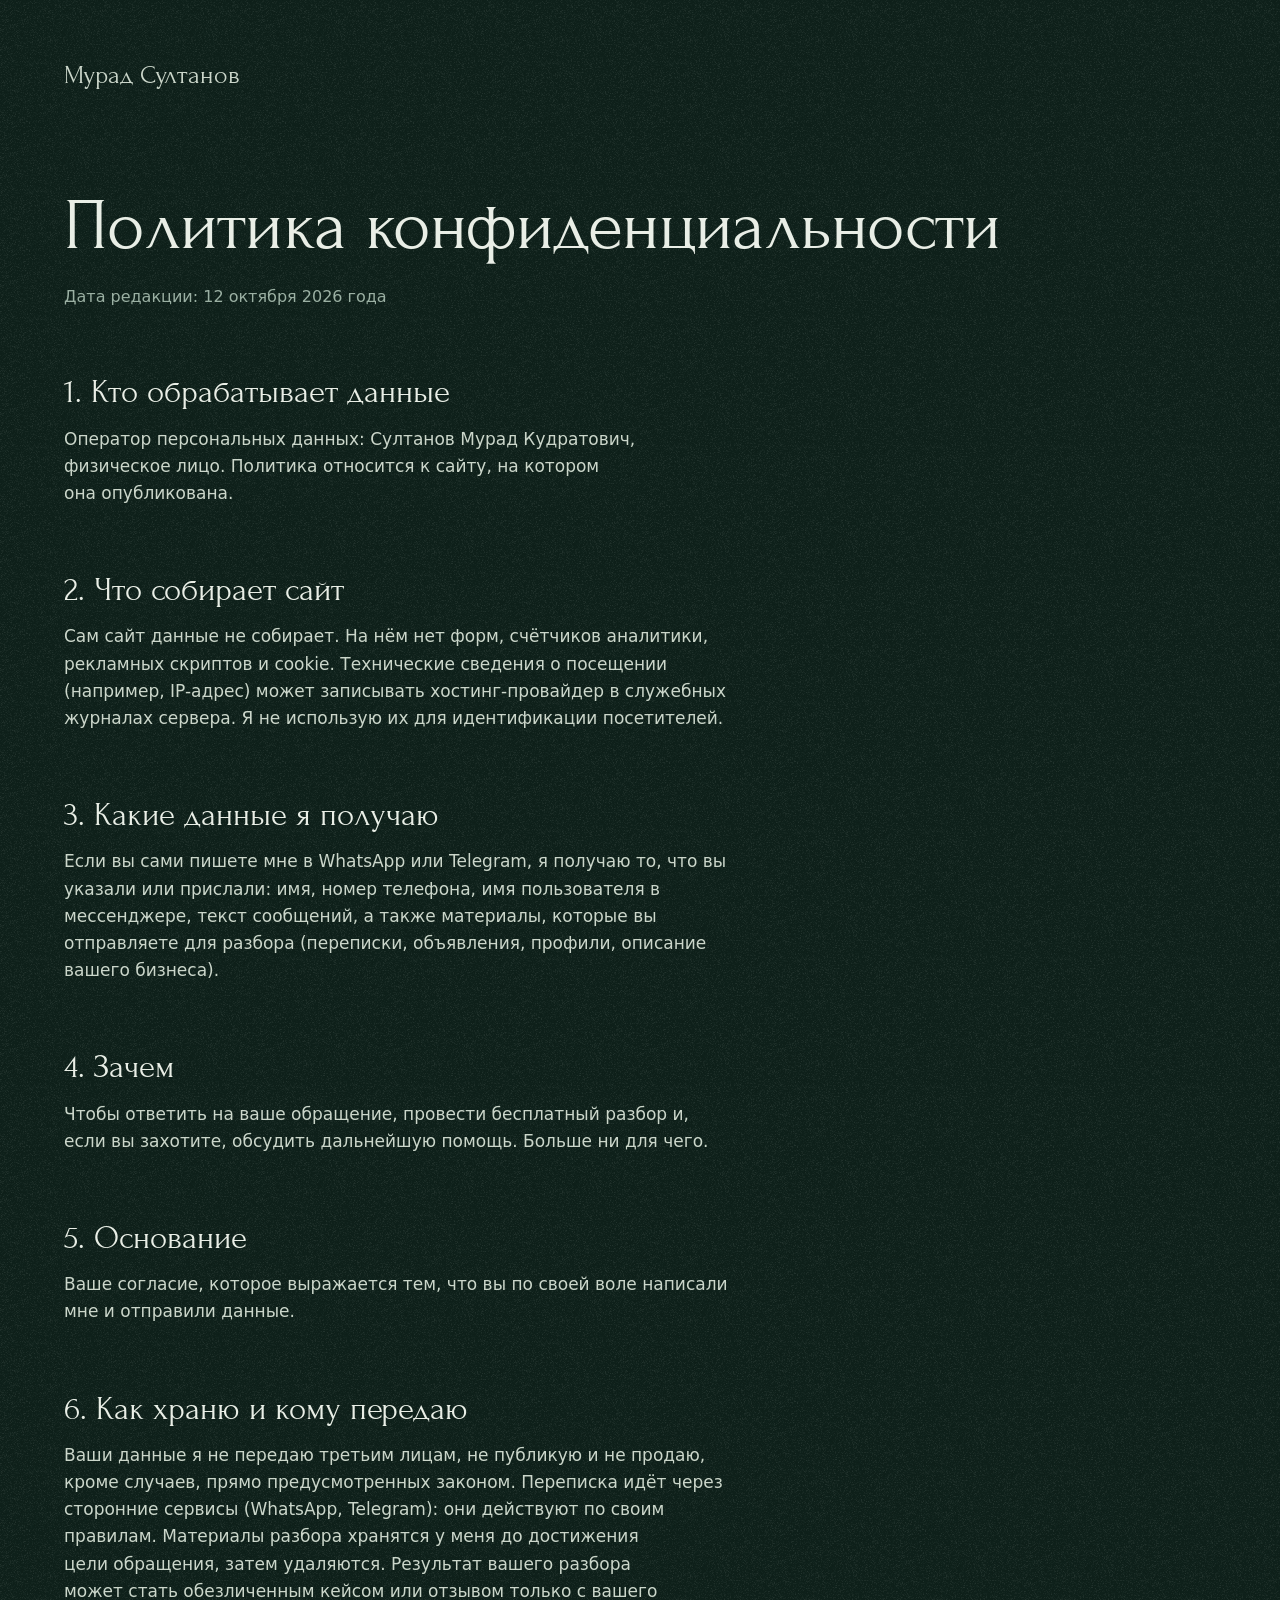
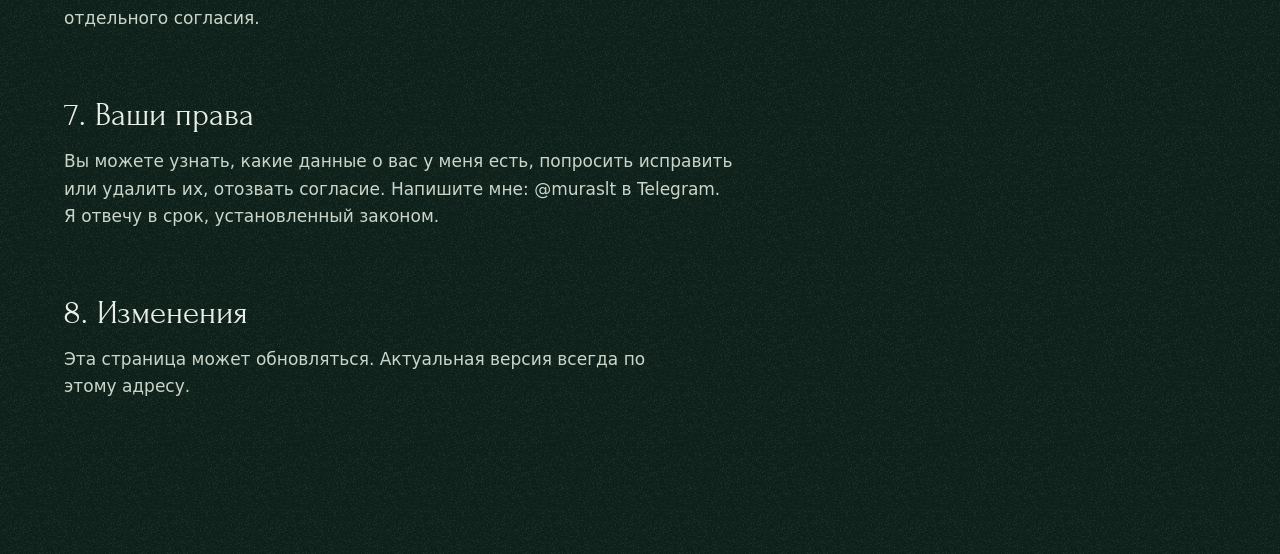
==== privacy.html @ 1768933d "Правки 5: страница privacy.html и ссылка на неё в финальном блоке Co-Authored-By: Claude Sonnet 5.5 " ====
<!doctype html>
<html lang="ru">
<head>
<meta charset="utf-8">
<meta name="viewport" content="width=device-width, initial-scale=1, viewport-fit=cover">
<title>Политика конфиденциальности | Мурад Султанов</title>

<!-- ВРЕМЕННО: пока сайт живёт на github.io, он закрыт от индексации. После переезда на свой домен удалите эту строку (см. README). -->
<meta name="robots" content="noindex, nofollow">

<meta http-equiv="Content-Security-Policy" content="default-src 'none'; script-src 'self'; style-src 'self'; img-src 'self'; font-src 'self'; connect-src 'self'; base-uri 'none'; form-action 'none'">
<meta name="referrer" content="no-referrer">
<meta name="theme-color" content="#0f211b">
<meta name="color-scheme" content="dark">

<link rel="icon" href="favicon.svg" type="image/svg+xml">
<link rel="icon" href="favicon-32.png" type="image/png" sizes="32x32">
<link rel="apple-touch-icon" href="apple-touch-icon.png">

<link rel="preload" href="assets/fonts/forum-cyrillic.woff2" as="font" type="font/woff2" crossorigin>
<link rel="stylesheet" href="assets/style.css">
</head>
<body>

<main class="doc">
  <div class="wrap">
    <a class="doc__home" href="index.html">Мурад Султанов</a>

    <h1>Политика конфиденциальности</h1>
    <p class="doc__date">Дата редакции: 12 октября 2026 года</p>

    <section>
      <h2>1. Кто обрабатывает данные</h2>
      <p>Оператор персональных данных: Султанов Мурад Кудратович, физическое лицо. Политика относится к сайту, на котором она опубликована.</p>
    </section>

    <section>
      <h2>2. Что собирает сайт</h2>
      <p>Сам сайт данные не собирает. На нём нет форм, счётчиков аналитики, рекламных скриптов и cookie. Технические сведения о посещении (например, IP-адрес) может записывать хостинг-провайдер в служебных журналах сервера. Я не использую их для идентификации посетителей.</p>
    </section>

    <section>
      <h2>3. Какие данные я получаю</h2>
      <p>Если вы сами пишете мне в WhatsApp или Telegram, я получаю то, что вы указали или прислали: имя, номер телефона, имя пользователя в мессенджере, текст сообщений, а также материалы, которые вы отправляете для разбора (переписки, объявления, профили, описание вашего бизнеса).</p>
    </section>

    <section>
      <h2>4. Зачем</h2>
      <p>Чтобы ответить на ваше обращение, провести бесплатный разбор и, если вы захотите, обсудить дальнейшую помощь. Больше ни для чего.</p>
    </section>

    <section>
      <h2>5. Основание</h2>
      <p>Ваше согласие, которое выражается тем, что вы по своей воле написали мне и отправили данные.</p>
    </section>

    <section>
      <h2>6. Как храню и кому передаю</h2>
      <p>Ваши данные я не передаю третьим лицам, не публикую и не продаю, кроме случаев, прямо предусмотренных законом. Переписка идёт через сторонние сервисы (WhatsApp, Telegram): они действуют по своим правилам. Материалы разбора хранятся у меня до достижения цели обращения, затем удаляются. Результат вашего разбора может стать обезличенным кейсом или отзывом только с вашего отдельного согласия.</p>
    </section>

    <section>
      <h2>7. Ваши права</h2>
      <p>Вы можете узнать, какие данные о вас у меня есть, попросить исправить или удалить их, отозвать согласие. Напишите мне: @muraslt в Telegram. Я отвечу в срок, установленный законом.</p>
    </section>

    <section>
      <h2>8. Изменения</h2>
      <p>Эта страница может обновляться. Актуальная версия всегда по этому адресу.</p>
    </section>
  </div>
</main>

</body>
</html>
---- assets/style.css ----
/* Мурад Султанов: сайт-визитка. Чистый CSS, без сборки. */

@font-face {
  font-family: "Forum";
  font-style: normal;
  font-weight: 400;
  font-display: swap;
  src: url("fonts/forum-cyrillic.woff2") format("woff2");
  unicode-range: U+0301, U+0400-045F, U+0490-0491, U+04B0-04B1, U+2116;
}
@font-face {
  font-family: "Forum";
  font-style: normal;
  font-weight: 400;
  font-display: swap;
  src: url("fonts/forum-latin.woff2") format("woff2");
  unicode-range: U+0000-00FF, U+0131, U+0152-0153, U+02BB-02BC, U+02C6, U+02DA, U+02DC, U+2000-206F, U+2074, U+20AC, U+2122, U+2191, U+2193, U+2212, U+2215, U+FEFF, U+FFFD;
}

:root{
  --fade-left: linear-gradient(to right, rgba(0,0,0,0.000) 0.0%, rgba(0,0,0,0.002) 2.7%, rgba(0,0,0,0.007) 5.3%, rgba(0,0,0,0.010) 8.0%, rgba(0,0,0,0.020) 10.0%, rgba(0,0,0,0.040) 12.0%, rgba(0,0,0,0.050) 14.0%, rgba(0,0,0,0.087) 15.7%, rgba(0,0,0,0.163) 17.3%, rgba(0,0,0,0.200) 19.0%, rgba(0,0,0,0.275) 20.3%, rgba(0,0,0,0.425) 21.7%, rgba(0,0,0,0.500) 23.0%, rgba(0,0,0,0.570) 24.0%, rgba(0,0,0,0.710) 25.0%, rgba(0,0,0,0.780) 26.0%, rgba(0,0,0,0.818) 27.0%, rgba(0,0,0,0.893) 28.0%, rgba(0,0,0,0.930) 29.0%, rgba(0,0,0,0.945) 30.3%, rgba(0,0,0,0.975) 31.7%, rgba(0,0,0,0.990) 33.0%, rgba(0,0,0,0.992) 34.7%, rgba(0,0,0,0.997) 36.3%, rgba(0,0,0,1.000) 38.0%, rgba(0,0,0,1.000) 100%);
  --fade-bottom: linear-gradient(to bottom, rgba(0,0,0,1.000) 56.0%, rgba(0,0,0,0.997) 59.1%, rgba(0,0,0,0.977) 62.3%, rgba(0,0,0,0.931) 65.4%, rgba(0,0,0,0.855) 68.6%, rgba(0,0,0,0.754) 71.7%, rgba(0,0,0,0.632) 74.9%, rgba(0,0,0,0.500) 78.0%, rgba(0,0,0,0.368) 81.1%, rgba(0,0,0,0.246) 84.3%, rgba(0,0,0,0.145) 87.4%, rgba(0,0,0,0.069) 90.6%, rgba(0,0,0,0.023) 93.7%, rgba(0,0,0,0.003) 96.9%, rgba(0,0,0,0.000) 100.0%);
  --fade-bottom-m: linear-gradient(to bottom, rgba(0,0,0,1.000) 64.0%, rgba(0,0,0,0.997) 66.6%, rgba(0,0,0,0.977) 69.1%, rgba(0,0,0,0.931) 71.7%, rgba(0,0,0,0.855) 74.3%, rgba(0,0,0,0.754) 76.9%, rgba(0,0,0,0.632) 79.4%, rgba(0,0,0,0.500) 82.0%, rgba(0,0,0,0.368) 84.6%, rgba(0,0,0,0.246) 87.1%, rgba(0,0,0,0.145) 89.7%, rgba(0,0,0,0.069) 92.3%, rgba(0,0,0,0.023) 94.9%, rgba(0,0,0,0.003) 97.4%, rgba(0,0,0,0.000) 100.0%);
}

:root {
  --bg: #0f211b;
  --surface: #183228;
  --tint: #153027;
  --edge: #27473b;
  --text: #e9eee6;
  --text-2: #cbd6ca;
  --muted: #9bb0a3;
  --accent: #c4a263;
  --accent-hover: #d3b377;
  --accent-press: #b08d4f;
  --on-accent: #0f211b;

  --r: 6px;
  --pad: clamp(20px, 5vw, 120px);
  --c1: clamp(220px, 21vw, 320px);
  --serif: "Forum", "Iowan Old Style", Georgia, "Times New Roman", serif;
  --sans: system-ui, -apple-system, "Segoe UI", Roboto, sans-serif;

  color-scheme: dark;
  interpolate-size: allow-keywords;
}

*,
*::before,
*::after {
  box-sizing: border-box;
}

html {
  background: var(--bg);
  -webkit-text-size-adjust: 100%;
  text-size-adjust: 100%;
}

body {
  margin: 0;
  background: var(--bg) url("grain.png") repeat;
  background-size: 128px 128px;
  color: var(--text);
  font: 17px/1.6 var(--sans);
  overflow-x: clip;
  -webkit-font-smoothing: antialiased;
}

img {
  display: block;
  max-width: 100%;
}

h1,
h2,
h3,
p,
ol,
ul,
dl,
dd {
  margin: 0;
}

ol,
ul {
  padding: 0;
  list-style: none;
}

a {
  color: inherit;
}

:focus-visible {
  outline: 2px solid var(--text);
  outline-offset: 4px;
  border-radius: 2px;
}

.sprite {
  position: absolute;
  width: 0;
  height: 0;
  overflow: hidden;
}

.wrap {
  width: 100%;
  max-width: 1400px;
  padding-inline: var(--pad);
}

.ico {
  width: 24px;
  height: 24px;
  flex: none;
  fill: currentColor;
}

.arr {
  width: 1.15em;
  height: 1.15em;
  flex: none;
  transition: transform 0.25s ease;
}

/* ---------- кнопка ---------- */

.btn {
  white-space: nowrap;
  display: inline-flex;
  align-items: center;
  justify-content: center;
  gap: 14px;
  min-height: 60px;
  padding: 0 28px;
  border-radius: var(--r);
  background: var(--accent);
  color: var(--on-accent);
  font: 600 18px/1.2 var(--sans);
  text-decoration: none;
  transition: background-color 0.2s ease;
}
.btn:hover {
  background: var(--accent-hover);
}
.btn:active {
  background: var(--accent-press);
}
.btn:hover .arr,
.btn:focus-visible .arr {
  transform: translate(3px, -3px);
}
.btn:focus-visible {
  outline-color: var(--text);
}

.link {
  white-space: nowrap;
  display: inline-flex;
  align-items: center;
  gap: 8px;
  min-height: 48px;
  color: var(--text-2);
  text-decoration: underline;
  text-decoration-color: var(--edge);
  text-decoration-thickness: 1px;
  text-underline-offset: 6px;
  transition: color 0.2s ease, text-decoration-color 0.2s ease;
}
.link:hover {
  color: var(--text);
  text-decoration-color: var(--accent);
}
.link .ico--tg {
  color: var(--muted);
  transition: color 0.2s ease;
}
.link:hover .ico--tg {
  color: var(--text-2);
}
.link:hover .arr {
  transform: translate(2px, -2px);
}

/* ---------- первый экран ---------- */

.hero {
  position: relative;
  isolation: isolate;
  display: flex;
  flex-direction: column;
  min-height: 100vh;
  min-height: 100svh;
  overflow: clip;
}

.hero__media {
  position: relative;
  z-index: -1;
  flex: 1 1 0;
  min-height: 300px;
  max-height: 124vw;
  -webkit-mask-image: var(--fade-bottom-m);
  mask-image: var(--fade-bottom-m);
  will-change: transform;
}
.hero__media img {
  position: absolute;
  inset: 0;
  width: 100%;
  height: 100%;
  object-fit: cover;
  object-position: 50% 0;
}

.hero__body {
  position: relative;
  flex: none;
  margin-top: calc(-1 * clamp(36px, 11vw, 84px));
  padding: 0 var(--pad) clamp(20px, 3.5svh, 40px);
}

.hero h1 {
  font: 400 clamp(52px, 17vw, 124px) / 0.95 var(--serif);
  letter-spacing: -0.01em;
  color: var(--text);
}
.hero h1 span {
  display: block;
}

.hero__lead {
  max-width: 34em;
  margin-top: clamp(14px, 2.4svh, 24px);
  color: var(--text-2);
  font-size: 18px;
  line-height: 1.5;
  text-wrap: pretty;
}

.hero__sub {
  margin-top: 8px;
  color: var(--muted);
  font-size: 16px;
  line-height: 1.4;
}

.hero__cta {
  margin-top: clamp(18px, 3svh, 32px);
  display: grid;
  grid-template-columns: 1fr;
  grid-template-areas:
    "btn"
    "note"
    "alt";
  align-items: center;
  justify-items: start;
}
.hero__cta .btn {
  grid-area: btn;
  width: 100%;
}
.hero__cta .link {
  grid-area: alt;
}
.hero__note {
  grid-area: note;
  margin-top: 10px;
  line-height: 1.4;
  color: var(--muted);
  font-size: 16px;
}

@media (min-width: 900px) and (min-aspect-ratio: 1/1) {
  .hero {
    --left: var(--pad);
    --name: clamp(56px, min(9.2vw, 17.5svh), 200px);
    justify-content: flex-end;
  }
  .hero {
    /* левый край лица (25% ширины фото) не должен заходить под имя */
    --fl: calc(var(--left) + var(--name) * 3.95 + 2vw);
    --shift: max(0px, calc(var(--fl) - 100vw + 100svh * 0.848 * 0.747));
  }
  .hero__media {
    position: absolute;
    top: 0;
    bottom: 0;
    right: calc(-1 * var(--shift));
    left: auto;
    flex: none;
    min-height: 0;
    max-height: none;
    height: 100%;
    aspect-ratio: 1460 / 1722;
    -webkit-mask-image: var(--fade-bottom);
    mask-image: var(--fade-bottom);
  }
  .hero__media img {
    object-position: 50% 0;
    -webkit-mask-image: var(--fade-left);
    mask-image: var(--fade-left);
  }
  .hero__body {
    margin-top: 0;
    padding: 0 var(--left) clamp(40px, 9svh, 110px);
    max-width: none;
  }
  .hero h1 {
    font-size: var(--name);
    line-height: 0.92;
  }
  .hero__lead {
    max-width: 27em;
    font-size: clamp(18px, 1.45vw, 23px);
  }
  .hero__cta {
    grid-template-columns: auto auto;
    grid-template-areas:
      "btn alt"
      "note note";
    column-gap: 28px;
    justify-content: start;
    justify-items: start;
    align-items: center;
  }
  .hero__cta .btn {
    grid-area: btn;
    width: auto;
    min-height: 64px;
    padding: 0 34px;
  }
  .hero__cta .link {
    grid-area: alt;
  }
  .hero__note {
    margin-top: 12px;
  }
}

/* ---------- секции ---------- */

.section {
  padding-block: clamp(80px, 12vw, 180px);
}
.section--tint {
  background: linear-gradient(to bottom, transparent 0, var(--tint) 12%, var(--tint) 88%, transparent 100%);
}

h2 {
  font: 400 clamp(36px, 6vw, 72px) / 1.04 var(--serif);
  letter-spacing: -0.01em;
  text-wrap: balance;
  max-width: 16em;
}
h2 em {
  font-style: normal;
  color: var(--accent);
}

.lead {
  max-width: 62ch;
  margin-top: 28px;
  color: var(--text-2);
  font-size: clamp(17px, 1.3vw, 20px);
  line-height: 1.6;
  text-wrap: pretty;
}

/* Блок 2 */

.ba {
  margin-top: clamp(40px, 6vw, 88px);
  display: grid;
  gap: 18px;
  align-items: start;
}
.ba p {
  font-size: clamp(18px, 1.5vw, 22px);
  line-height: 1.5;
  max-width: 24em;
}
.ba strong {
  font-weight: 600;
}
.ba__before {
  color: var(--muted);
}
.ba__after {
  color: var(--text);
}
.ba__after strong {
  color: var(--accent);
}
.ba .arr {
  width: 36px;
  height: 36px;
  color: var(--accent);
  transform: rotate(90deg);
}
@media (min-width: 760px) {
  .ba {
    grid-template-columns: 1fr auto 1fr;
    gap: clamp(24px, 4vw, 56px);
    align-items: start;
    max-width: 1100px;
  }
  .ba .arr {
    transform: none;
    margin-top: 4px;
  }
}

/* Блок 3 */

.steps {
  margin-top: clamp(48px, 7vw, 96px);
  display: grid;
  gap: clamp(36px, 5vw, 64px);
  counter-reset: step;
}
.steps li {
  display: grid;
  grid-template-columns: auto 1fr;
  align-items: baseline;
  column-gap: clamp(18px, 3vw, 44px);
  max-width: 46rem;
}
.steps li::before {
  content: counter(step);
  counter-increment: step;
  font: 400 clamp(64px, 11vw, 150px) / 0.8 var(--serif);
  color: var(--accent);
  opacity: 0.9;
  min-width: 0.62em;
}
.steps p {
  font-size: clamp(18px, 1.55vw, 22px);
  line-height: 1.5;
  max-width: 30em;
  text-wrap: pretty;
}
@media (min-width: 900px) {
  .steps li {
    grid-template-columns: var(--c1) minmax(0, 1fr);
    column-gap: 0;
    align-items: center;
    max-width: none;
  }
  .steps li::before {
    font-size: clamp(88px, 9vw, 150px);
  }
  .steps p {
    max-width: 52ch;
  }
}

.timing {
  margin-top: clamp(48px, 7vw, 88px);
  max-width: 52ch;
  font-size: clamp(18px, 1.5vw, 21px);
  color: var(--text);
}
.after-help {
  margin-top: 28px;
  max-width: 62ch;
  color: var(--text-2);
  font-size: clamp(17px, 1.4vw, 20px);
}
.fineprint {
  margin-top: 28px;
  max-width: 62ch;
  color: var(--muted);
  font-size: 16px;
}

/* Что дальше + Чем могу помочь */

.island {
  margin-top: clamp(48px, 7vw, 96px);
  padding: clamp(24px, 4.5vw, 72px);
  background: var(--surface);
  border: 1px solid var(--edge);
  border-radius: var(--r);
}
.island__title {
  font: 400 clamp(32px, 4.4vw, 60px) / 1.05 var(--serif);
  letter-spacing: -0.01em;
  color: var(--text);
}
.help {
  margin-top: clamp(28px, 4vw, 56px);
  display: grid;
  gap: clamp(26px, 3.2vw, 40px);
}
.help > div {
  display: grid;
  grid-template-columns: auto minmax(0, 1fr);
  grid-template-areas:
    "p p"
    "a h";
  column-gap: 12px;
  row-gap: 6px;
  align-items: baseline;
}
.help dt {
  grid-area: p;
  color: var(--muted);
  font-size: 17px;
  line-height: 1.45;
}
.help .arr {
  grid-area: a;
  align-self: center;
  width: 24px;
  height: 24px;
  color: var(--accent);
}
.help dd {
  grid-area: h;
  font: 400 clamp(26px, 2.8vw, 38px) / 1.15 var(--serif);
  color: var(--text);
}
@media (min-width: 900px) {
  .help > div {
    grid-template-columns: minmax(0, 5fr) auto minmax(0, 6fr);
    grid-template-areas: "p a h";
    column-gap: clamp(24px, 4vw, 64px);
    align-items: center;
  }
  .help dt {
    font-size: clamp(17px, 1.4vw, 20px);
    max-width: 24em;
  }
  .help .arr {
    width: 28px;
    height: 28px;
  }
}

/* Блок 4 */

.path {
  margin-top: clamp(48px, 7vw, 88px);
  display: grid;
  gap: clamp(32px, 4.4vw, 56px);
}
.path li {
  max-width: 34em;
}
.path h3 {
  font: 400 clamp(28px, 3.4vw, 46px) / 1.1 var(--serif);
}
.path p {
  margin-top: 8px;
  color: var(--muted);
  font-size: clamp(17px, 1.3vw, 19px);
  line-height: 1.5;
  text-wrap: pretty;
}
@media (min-width: 900px) {
  .path li {
    display: grid;
    grid-template-columns: var(--c1) minmax(0, 1fr);
    column-gap: 0;
    align-items: baseline;
    max-width: none;
  }
  .path h3 {
    font-size: clamp(26px, 2.4vw, 36px);
    padding-right: 32px;
  }
  .path p {
    margin-top: 0;
    max-width: 52ch;
  }
}

/* подпись над этапами */
.path__cap {
  margin-top: clamp(40px, 5vw, 64px);
  color: var(--muted);
  font-size: 16px;
  line-height: 1.4;
}
.path__cap + .path {
  margin-top: 20px;
}

/* Блок 5 */

.values {
  margin-top: clamp(44px, 6vw, 80px);
  display: grid;
  gap: clamp(36px, 4vw, 56px);
}
.values h3 {
  font: 400 clamp(40px, 5.2vw, 68px) / 1 var(--serif);
  color: var(--text);
}
.values p {
  margin-top: 12px;
  max-width: 20em;
  color: var(--muted);
  font-size: clamp(17px, 1.3vw, 19px);
}
@media (min-width: 900px) {
  .values {
    grid-template-columns: repeat(3, minmax(0, 1fr));
    column-gap: clamp(36px, 6vw, 96px);
    max-width: 1200px;
  }
  .values h3 {
    font-size: clamp(32px, 3.4vw, 52px);
  }
}

/* FAQ */

.faq {
  margin-top: clamp(40px, 5vw, 64px);
  max-width: 52rem;
}
.faq details {
  border-bottom: 1px solid var(--edge);
}
.faq details:first-child {
  border-top: 1px solid var(--edge);
}
.faq summary {
  display: flex;
  align-items: center;
  justify-content: space-between;
  gap: 24px;
  min-height: 72px;
  padding-block: 14px;
  cursor: pointer;
  list-style: none;
  font: 400 clamp(22px, 2.2vw, 28px) / 1.2 var(--serif);
  transition: color 0.2s ease;
}
.faq summary::-webkit-details-marker {
  display: none;
}
.faq summary:hover {
  color: var(--accent-hover);
}
.faq summary .chev {
  flex: none;
  color: var(--accent);
  width: 28px;
  height: 28px;
  transition: transform 0.3s ease;
}
.faq details[open] summary .chev {
  transform: rotate(180deg);
}
.faq details p {
  padding: 2px 0 28px;
  max-width: 40em;
  color: var(--text-2);
  text-wrap: pretty;
}
.faq details::details-content {
  block-size: 0;
  overflow: clip;
  transition: block-size 0.35s ease, content-visibility 0.35s allow-discrete;
}
.faq details[open]::details-content {
  block-size: auto;
}

/* Контакты */

.contact {
  padding-bottom: clamp(48px, 7vw, 90px);
}
.contact .btn {
  margin-top: clamp(32px, 5vw, 56px);
  min-height: 68px;
  padding: 0 clamp(16px, 5vw, 38px);
  white-space: nowrap;
  font-size: 20px;
  width: 100%;
}
@media (min-width: 640px) {
  .contact .btn {
    width: auto;
  }
}
.contact__alt {
  margin-top: 8px;
}
.social {
  margin-top: clamp(40px, 5vw, 64px);
  display: grid;
  gap: 8px;
}
.social a {
  display: flex;
  align-items: center;
  gap: 14px;
  min-height: 64px;
  width: fit-content;
  color: var(--text-2);
  text-decoration: none;
  transition: color 0.2s ease;
}
.social a:hover {
  color: var(--text);
}
.social__txt {
  display: grid;
  gap: 2px;
  line-height: 1.3;
}
.social__act {
  white-space: nowrap;
  text-decoration: underline;
  text-decoration-color: var(--edge);
  text-underline-offset: 5px;
  transition: text-decoration-color 0.2s ease;
}
.social a:hover .social__act {
  text-decoration-color: var(--accent);
}
.social__handle {
  color: var(--muted);
  font-size: 15px;
}
.social .ico {
  color: var(--accent);
}
@media (min-width: 900px) {
  .social {
    grid-template-columns: repeat(2, max-content);
    column-gap: clamp(48px, 8vw, 120px);
  }
}

/* ---------- липкая кнопка на телефоне ---------- */

.sticky {
  position: fixed;
  left: 0;
  right: 0;
  bottom: 0;
  z-index: 10;
  display: none;
  padding: 10px var(--pad) calc(10px + env(safe-area-inset-bottom, 0px));
  background: var(--surface);
  border-top: 1px solid var(--edge);
  transform: translateY(105%);
  visibility: hidden;
  transition: transform 0.3s ease, visibility 0s linear 0.3s;
}
.sticky.is-on {
  transform: none;
  visibility: visible;
  transition: transform 0.3s ease;
}
.sticky .btn {
  width: 100%;
  min-height: 52px;
}
.js .sticky {
  display: block;
}
@media (min-width: 900px) and (min-aspect-ratio: 1/1) {
  .js .sticky {
    display: none;
  }
}

/* ---------- движение ---------- */

.js [data-reveal] {
  transform: translateY(22px);
  transition: transform 0.7s cubic-bezier(0.2, 0.7, 0.2, 1);
}
.js [data-reveal].in {
  transform: none;
}

@media (prefers-reduced-motion: reduce) {
  *,
  *::before,
  *::after {
    transition: none !important;
    animation: none !important;
  }
  .js [data-reveal] {
    transform: none;
  }
  .hero__media {
    will-change: auto;
  }
}

/* ---------- переносы строк ---------- */

h1,
h2,
h3,
.faq summary,
.help dt,
.help dd,
.values p,
.ba p,
.hero__sub,
.hero__note,
.timing,
.after-help,
.fineprint,
.path__cap,
.hero__lead,
.faq details p {
  text-wrap: balance;
}
.lead,
.steps p,
.path p {
  text-wrap: pretty;
}

/* ---------- ссылка на политику и страница политики ---------- */

.legal {
  display: inline-flex;
  align-items: center;
  min-height: 48px;
  margin-top: 16px;
  color: var(--muted);
  font-size: 15px;
  text-decoration: underline;
  text-decoration-color: var(--edge);
  text-underline-offset: 5px;
  transition: color 0.2s ease, text-decoration-color 0.2s ease;
}
.legal:hover {
  color: var(--text-2);
  text-decoration-color: var(--accent);
}

.doc {
  padding-block: clamp(24px, 4vw, 56px) clamp(80px, 12vw, 160px);
}
.doc__home {
  display: inline-flex;
  align-items: center;
  min-height: 48px;
  color: var(--text-2);
  font: 400 clamp(20px, 2vw, 26px) / 1.2 var(--serif);
  text-decoration: none;
  transition: color 0.2s ease;
}
.doc__home:hover {
  color: var(--accent-hover);
}
.doc h1 {
  margin-top: clamp(40px, 7vw, 96px);
  font: 400 clamp(32px, 6vw, 72px) / 1.04 var(--serif);
  letter-spacing: -0.01em;
  max-width: 14em;
  overflow-wrap: break-word;
  text-wrap: balance;
}
.doc__date {
  margin-top: 20px;
  color: var(--muted);
  font-size: 16px;
}
.doc section {
  margin-top: clamp(36px, 5vw, 64px);
}
.doc h2 {
  font: 400 clamp(24px, 2.6vw, 34px) / 1.15 var(--serif);
  letter-spacing: 0;
  max-width: 22em;
  text-wrap: balance;
}
.doc section p {
  margin-top: 14px;
  max-width: 62ch;
  color: var(--text-2);
  font-size: clamp(17px, 1.3vw, 19px);
  line-height: 1.6;
  text-wrap: pretty;
}
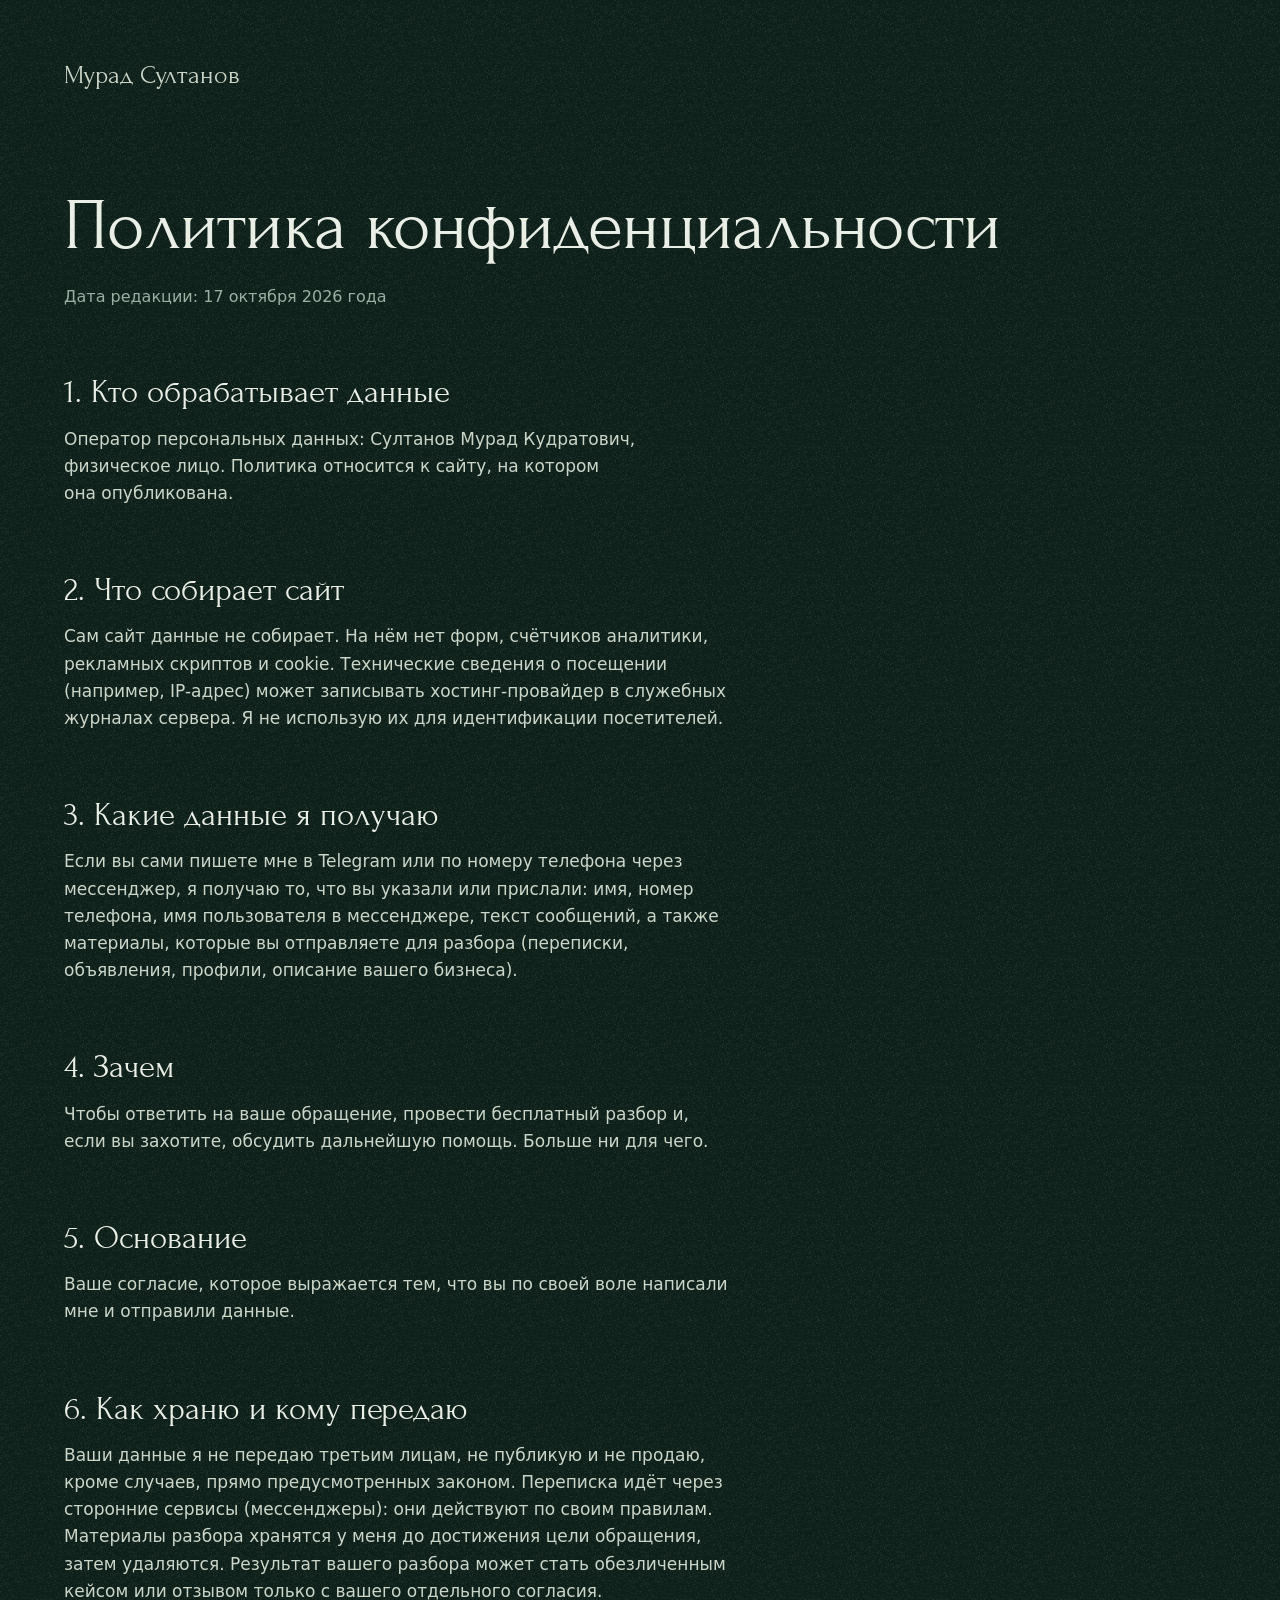
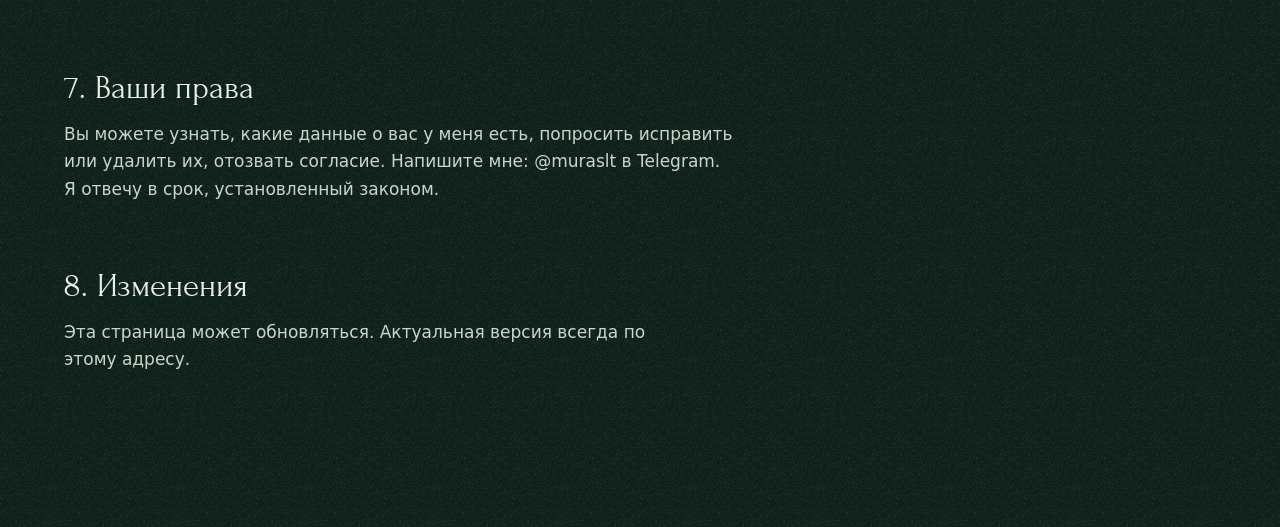
==== commit 66a21d7f: "Правки 6: убран Instagram, Telegram главной кнопкой, WhatsApp без логотипа, правки текстов Co-Author" ====
--- a/privacy.html
+++ b/privacy.html
@@ -27,7 +27,7 @@
     <a class="doc__home" href="index.html">Мурад Султанов</a>
 
     <h1>Политика конфиденциальности</h1>
-    <p class="doc__date">Дата редакции: 12 октября 2026 года</p>
+    <p class="doc__date">Дата редакции: 17 октября 2026 года</p>
 
     <section>
       <h2>1. Кто обрабатывает данные</h2>
@@ -41,7 +41,7 @@
 
     <section>
       <h2>3. Какие данные я получаю</h2>
-      <p>Если вы сами пишете мне в WhatsApp или Telegram, я получаю то, что вы указали или прислали: имя, номер телефона, имя пользователя в мессенджере, текст сообщений, а также материалы, которые вы отправляете для разбора (переписки, объявления, профили, описание вашего бизнеса).</p>
+      <p>Если вы сами пишете мне в Telegram или по номеру телефона через мессенджер, я получаю то, что вы указали или прислали: имя, номер телефона, имя пользователя в мессенджере, текст сообщений, а также материалы, которые вы отправляете для разбора (переписки, объявления, профили, описание вашего бизнеса).</p>
     </section>
 
     <section>
@@ -56,7 +56,7 @@
 
     <section>
       <h2>6. Как храню и кому передаю</h2>
-      <p>Ваши данные я не передаю третьим лицам, не публикую и не продаю, кроме случаев, прямо предусмотренных законом. Переписка идёт через сторонние сервисы (WhatsApp, Telegram): они действуют по своим правилам. Материалы разбора хранятся у меня до достижения цели обращения, затем удаляются. Результат вашего разбора может стать обезличенным кейсом или отзывом только с вашего отдельного согласия.</p>
+      <p>Ваши данные я не передаю третьим лицам, не публикую и не продаю, кроме случаев, прямо предусмотренных законом. Переписка идёт через сторонние сервисы (мессенджеры): они действуют по своим правилам. Материалы разбора хранятся у меня до достижения цели обращения, затем удаляются. Результат вашего разбора может стать обезличенным кейсом или отзывом только с вашего отдельного согласия.</p>
     </section>
 
     <section>
--- a/assets/style.css
+++ b/assets/style.css
@@ -175,11 +175,11 @@
   color: var(--text);
   text-decoration-color: var(--accent);
 }
-.link .ico--tg {
+.link .ico--chat {
   color: var(--muted);
   transition: color 0.2s ease;
 }
-.link:hover .ico--tg {
+.link:hover .ico--chat {
   color: var(--text-2);
 }
 .link:hover .arr {
@@ -465,12 +465,6 @@
   font-size: clamp(18px, 1.5vw, 21px);
   color: var(--text);
 }
-.after-help {
-  margin-top: 28px;
-  max-width: 62ch;
-  color: var(--text-2);
-  font-size: clamp(17px, 1.4vw, 20px);
-}
 .fineprint {
   margin-top: 28px;
   max-width: 62ch;
@@ -734,12 +728,6 @@
 }
 .social .ico {
   color: var(--accent);
-}
-@media (min-width: 900px) {
-  .social {
-    grid-template-columns: repeat(2, max-content);
-    column-gap: clamp(48px, 8vw, 120px);
-  }
 }
 
 /* ---------- липкая кнопка на телефоне ---------- */
@@ -814,7 +802,6 @@
 .hero__sub,
 .hero__note,
 .timing,
-.after-help,
 .fineprint,
 .path__cap,
 .hero__lead,
